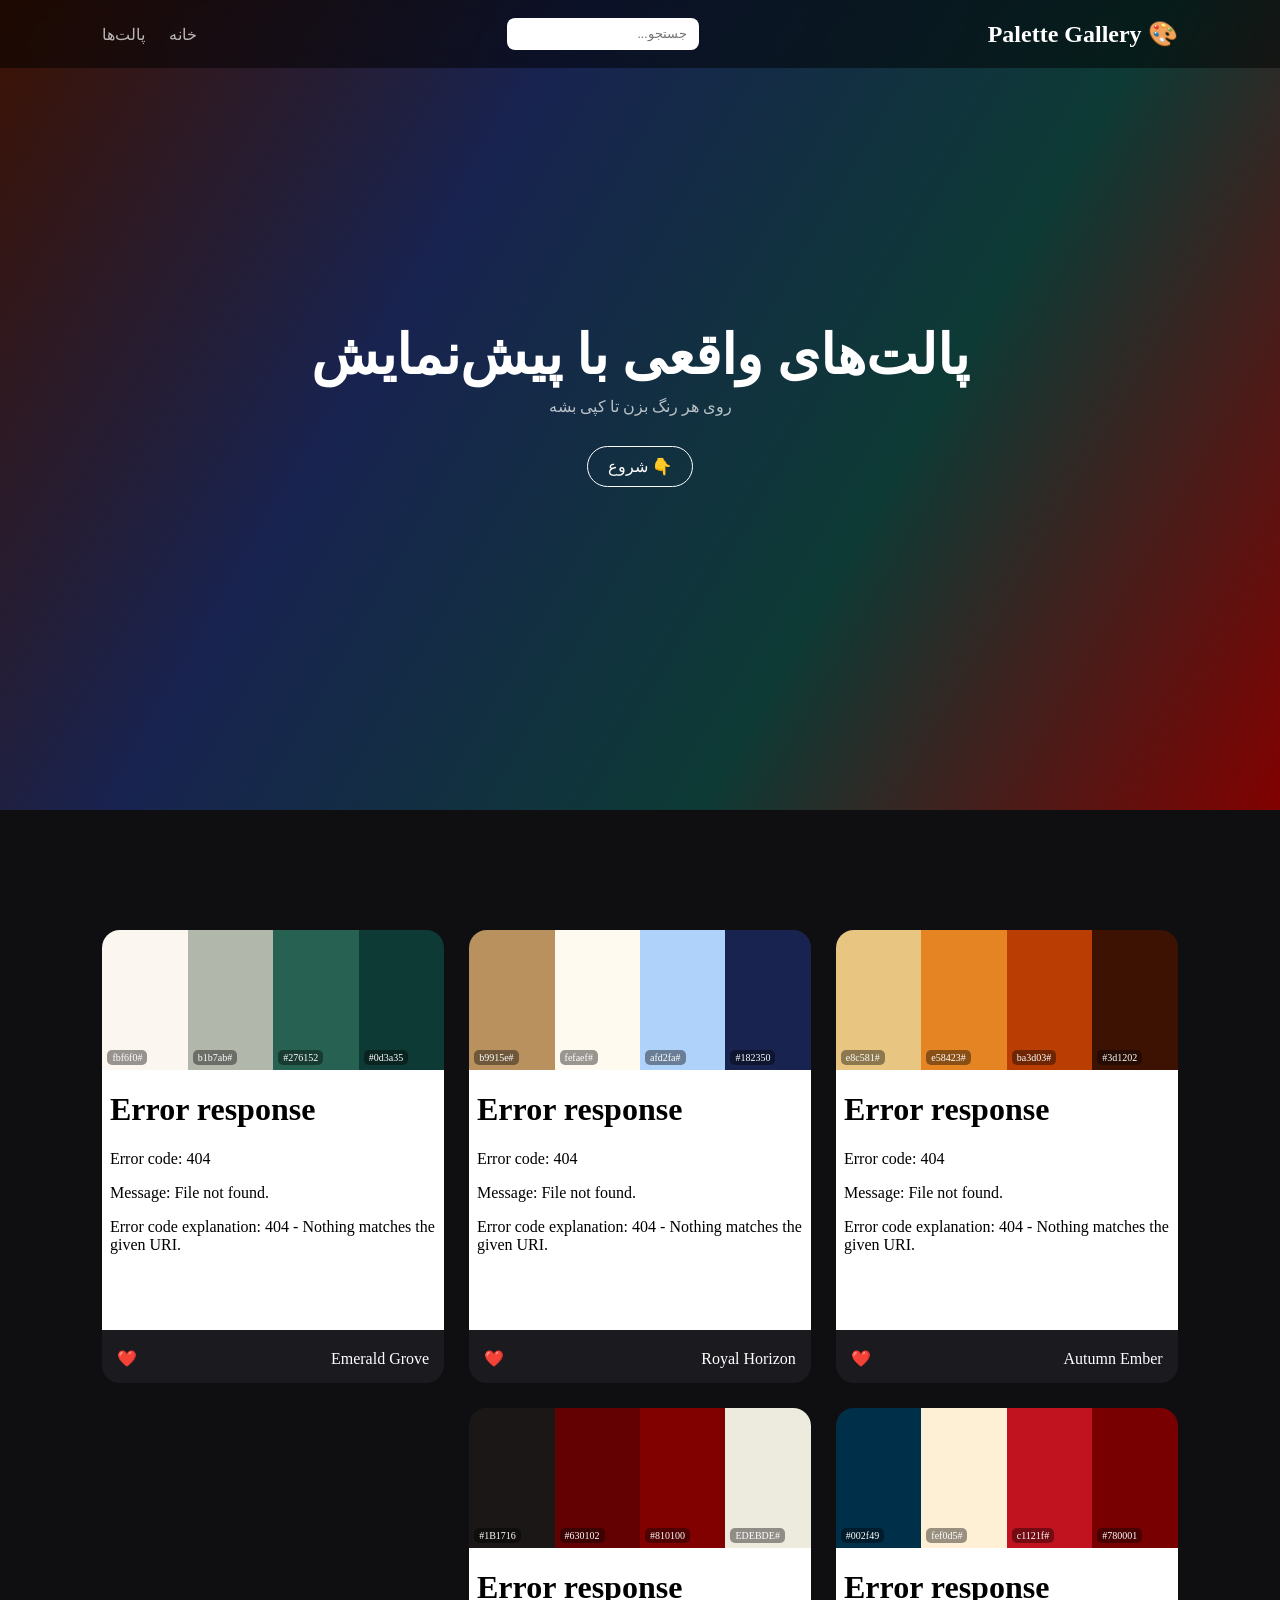
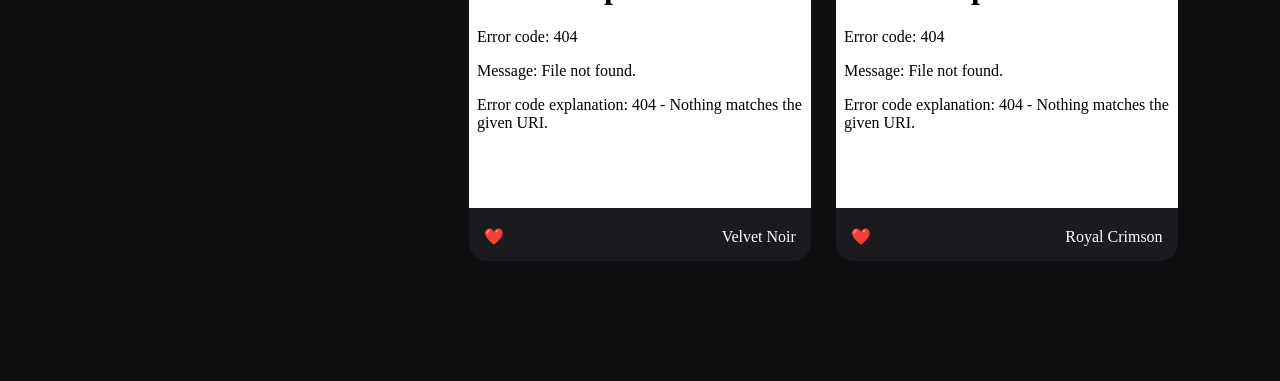
==== index.html @ 0468105e "v1" ====
<!doctype html>
<html lang="fa" dir="rtl">
  <head>
    <meta charset="UTF-8" />
    <meta name="viewport" content="width=device-width, initial-scale=1.0" />
    <link rel="stylesheet" href="style.css" />
    <title>Palette Gallery</title>
  </head>

  <body>
    <nav>
      <h2>🎨 Palette Gallery</h2>

      <input id="search" placeholder="جستجو..." />

      <div>
        <a href="#">خانه</a>
        <a href="#p">پالت‌ها</a>
      </div>
    </nav>

    <div class="hero">
      <h1>پالت‌های واقعی با پیش‌نمایش</h1>
      <p>روی هر رنگ بزن تا کپی بشه</p>
      <div
        class="scroll"
        onclick="document.getElementById('p').scrollIntoView()"
      >
        👇 شروع
      </div>
    </div>

    <div class="section" id="p">
      <div class="grid">
        <!-- 1 AUTUMN EMBER -->
        <div class="card">
          <div class="colors">
            <div
              class="color"
              style="background: #3d1202"
              onclick="copy('#3d1202')"
            >
              <span class="hex">#3d1202</span>
            </div>
            <div
              class="color"
              style="background: #ba3d03"
              onclick="copy('#ba3d03')"
            >
              <span class="hex">#ba3d03</span>
            </div>
            <div
              class="color"
              style="background: #e58423"
              onclick="copy('#e58423')"
            >
              <span class="hex">#e58423</span>
            </div>
            <div
              class="color"
              style="background: #e8c581"
              onclick="copy('#e8c581')"
            >
              <span class="hex">#e8c581</span>
            </div>
          </div>
          <iframe class="preview" src="pages/Autumn Ember.html"></iframe>
          <div class="info">
            <span>Autumn Ember</span>
            <span class="heart" onclick="like(this)">❤️</span>
          </div>
        </div>

        <!-- 2 ROYAL HORIZON -->
        <div class="card">
          <div class="colors">
            <div
              class="color"
              style="background: #182350"
              onclick="copy('#182350')"
            >
              <span class="hex">#182350</span>
            </div>
            <div
              class="color"
              style="background: #afd2fa"
              onclick="copy('#afd2fa')"
            >
              <span class="hex">#afd2fa</span>
            </div>
            <div
              class="color"
              style="background: #fefaef"
              onclick="copy('#fefaef')"
            >
              <span class="hex">#fefaef</span>
            </div>
            <div
              class="color"
              style="background: #b9915e"
              onclick="copy('#b9915e')"
            >
              <span class="hex">#b9915e</span>
            </div>
          </div>
          <iframe class="preview" src="pages/Royal Horizon.html"></iframe>
          <div class="info">
            <span>Royal Horizon</span>
            <span class="heart" onclick="like(this)">❤️</span>
          </div>
        </div>

        <!-- 3 EMERALD GROVE -->
        <div class="card">
          <div class="colors">
            <div
              class="color"
              style="background: #0d3a35"
              onclick="copy('#0d3a35')"
            >
              <span class="hex">#0d3a35</span>
            </div>
            <div
              class="color"
              style="background: #276152"
              onclick="copy('#276152')"
            >
              <span class="hex">#276152</span>
            </div>
            <div
              class="color"
              style="background: #b1b7ab"
              onclick="copy('#b1b7ab')"
            >
              <span class="hex">#b1b7ab</span>
            </div>
            <div
              class="color"
              style="background: #fbf6f0"
              onclick="copy('#fbf6f0')"
            >
              <span class="hex">#fbf6f0</span>
            </div>
          </div>
          <iframe class="preview" src="pages/Emerald Grove.html"></iframe>
          <div class="info">
            <span>Emerald Grove</span>
            <span class="heart" onclick="like(this)">❤️</span>
          </div>
        </div>

        <!-- 4 ROYAL CRIMSON -->
        <div class="card">
          <div class="colors">
            <div
              class="color"
              style="background: #780001"
              onclick="copy('#780001')"
            >
              <span class="hex">#780001</span>
            </div>
            <div
              class="color"
              style="background: #c1121f"
              onclick="copy('#c1121f')"
            >
              <span class="hex">#c1121f</span>
            </div>
            <div
              class="color"
              style="background: #fef0d5"
              onclick="copy('#fef0d5')"
            >
              <span class="hex">#fef0d5</span>
            </div>
            <div
              class="color"
              style="background: #002f49"
              onclick="copy('#002f49')"
            >
              <span class="hex">#002f49</span>
            </div>
          </div>
          <iframe class="preview" src="pages/Royal Crimson.html"></iframe>
          <div class="info">
            <span>Royal Crimson</span>
            <span class="heart" onclick="like(this)">❤️</span>
          </div>
        </div>

        <!-- 5 VELVET NOIR -->
        <div class="card">
          <div class="colors">
            <div
              class="color"
              style="background: #edebde"
              onclick="copy('#EDEBDE')"
            >
              <span class="hex">#EDEBDE</span>
            </div>
            <div
              class="color"
              style="background: #810100"
              onclick="copy('#810100')"
            >
              <span class="hex">#810100</span>
            </div>
            <div
              class="color"
              style="background: #630102"
              onclick="copy('#630102')"
            >
              <span class="hex">#630102</span>
            </div>
            <div
              class="color"
              style="background: #1b1716"
              onclick="copy('#1B1716')"
            >
              <span class="hex">#1B1716</span>
            </div>
          </div>
          <iframe class="preview" src="pages/Velvet Noir.html"></iframe>
          <div class="info">
            <span>Velvet Noir</span>
            <span class="heart" onclick="like(this)">❤️</span>
          </div>
        </div>
      </div>
    </div>
    <script src="script.js"></script>
  </body>
</html>
---- style.css ----
* {
  margin: 0;
  padding: 0;
  box-sizing: border-box;
  font-family: tahoma;
}

body {
  background: #0f0f12;
  color: white;
}

nav {
  position: fixed;
  top: 0;
  width: 100%;
  display: flex;
  justify-content: space-between;
  align-items: center;
  padding: 18px 8%;
  background: rgba(0, 0, 0, 0.5);
  backdrop-filter: blur(10px);
  z-index: 1000;
}

nav input {
  padding: 8px 12px;
  border-radius: 8px;
  border: none;
  outline: none;
}

nav a {
  color: white;
  text-decoration: none;
  margin-right: 20px;
  opacity: 0.7;
}
nav a:hover {
  opacity: 1;
}

.hero {
  height: 90vh;
  display: flex;
  flex-direction: column;
  justify-content: center;
  align-items: center;
  text-align: center;
  background: linear-gradient(120deg, #3d1202, #182350, #0d3a35, #810100);
}

.hero h1 {
  font-size: 55px;
}
.hero p {
  opacity: 0.7;
  margin-top: 10px;
}

.scroll {
  margin-top: 30px;
  padding: 10px 20px;
  border: 1px solid white;
  border-radius: 30px;
  cursor: pointer;
}

.section {
  padding: 120px 8%;
}

.grid {
  display: grid;
  grid-template-columns: repeat(auto-fit, minmax(320px, 1fr));
  gap: 25px;
}

.card {
  background: #1a1a1f;
  border-radius: 18px;
  overflow: hidden;
  transition: 0.3s;
}
.card:hover {
  transform: translateY(-8px);
}

.colors {
  display: flex;
  height: 140px;
}

.color {
  flex: 1;
  position: relative;
  cursor: pointer;
  transition: 0.2s;
}

.color:hover {
  filter: brightness(1.2);
}

.hex {
  position: absolute;
  bottom: 5px;
  left: 5px;
  font-size: 10px;
  background: rgba(0, 0, 0, 0.4);
  padding: 2px 5px;
  border-radius: 5px;
}

.preview {
  height: 260px;
  border: none;
  width: 100%;
  background: white;
}

.info {
  padding: 15px;
  display: flex;
  justify-content: space-between;
  align-items: center;
}

.heart {
  cursor: pointer;
}
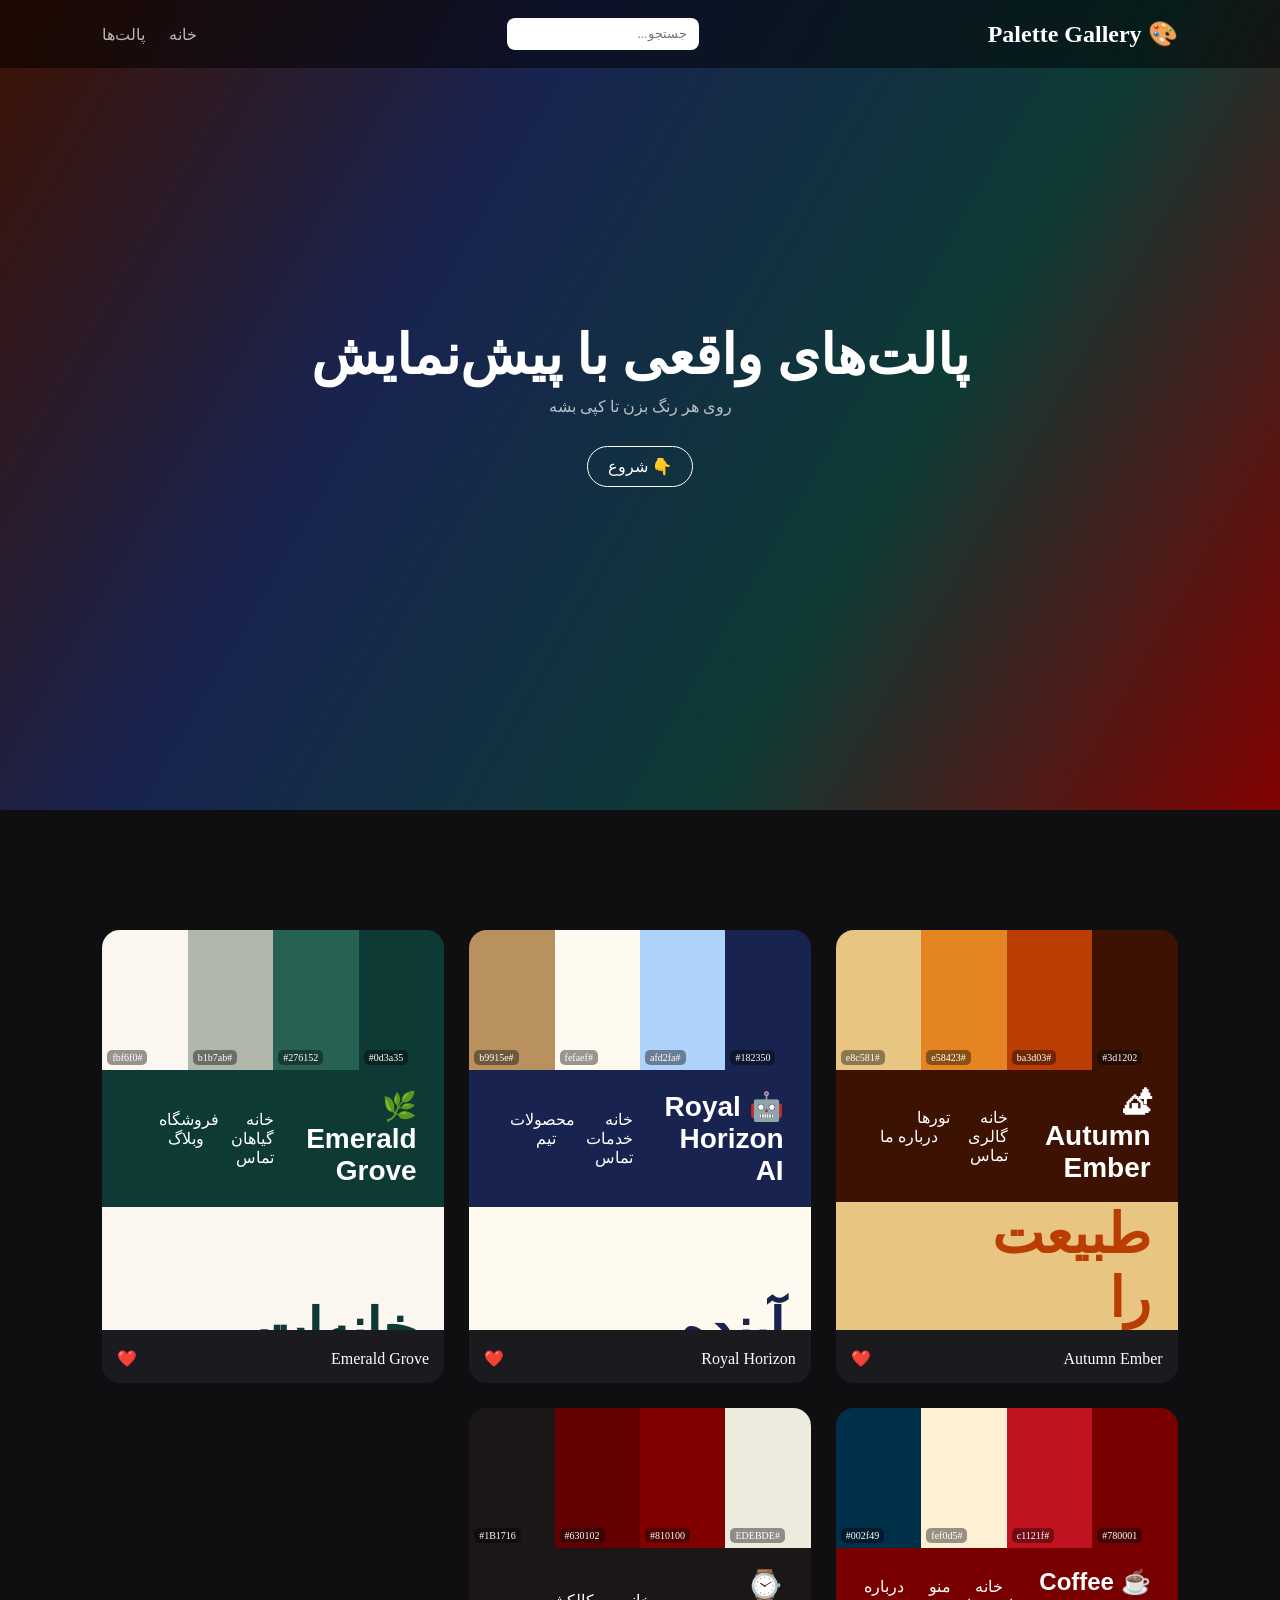
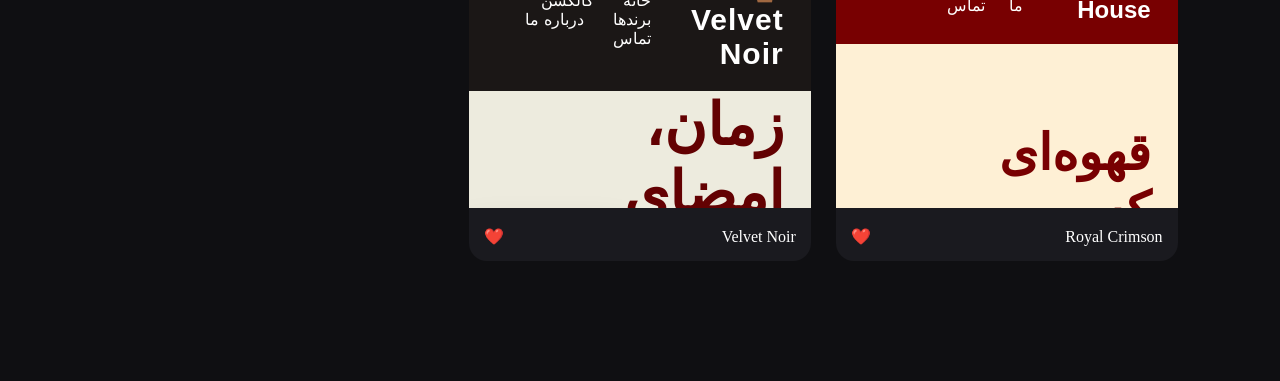
==== commit 6ed04b1e: "v1" ====
--- a/index.html
+++ b/index.html
@@ -32,7 +32,6 @@
 
     <div class="section" id="p">
       <div class="grid">
-        <!-- 1 AUTUMN EMBER -->
         <div class="card">
           <div class="colors">
             <div
@@ -64,14 +63,16 @@
               <span class="hex">#e8c581</span>
             </div>
           </div>
-          <iframe class="preview" src="pages/Autumn Ember.html"></iframe>
+          <iframe
+            class="preview"
+            src="pages/AutumnEmber/AutumnEmber.html"
+          ></iframe>
           <div class="info">
             <span>Autumn Ember</span>
             <span class="heart" onclick="like(this)">❤️</span>
           </div>
         </div>
 
-        <!-- 2 ROYAL HORIZON -->
         <div class="card">
           <div class="colors">
             <div
@@ -103,14 +104,16 @@
               <span class="hex">#b9915e</span>
             </div>
           </div>
-          <iframe class="preview" src="pages/Royal Horizon.html"></iframe>
+          <iframe
+            class="preview"
+            src="pages/RoyalHorizon/RoyalHorizon.html"
+          ></iframe>
           <div class="info">
             <span>Royal Horizon</span>
             <span class="heart" onclick="like(this)">❤️</span>
           </div>
         </div>
 
-        <!-- 3 EMERALD GROVE -->
         <div class="card">
           <div class="colors">
             <div
@@ -142,14 +145,16 @@
               <span class="hex">#fbf6f0</span>
             </div>
           </div>
-          <iframe class="preview" src="pages/Emerald Grove.html"></iframe>
+          <iframe
+            class="preview"
+            src="pages/EmeraldGrove/EmeraldGrove.html"
+          ></iframe>
           <div class="info">
             <span>Emerald Grove</span>
             <span class="heart" onclick="like(this)">❤️</span>
           </div>
         </div>
 
-        <!-- 4 ROYAL CRIMSON -->
         <div class="card">
           <div class="colors">
             <div
@@ -181,14 +186,16 @@
               <span class="hex">#002f49</span>
             </div>
           </div>
-          <iframe class="preview" src="pages/Royal Crimson.html"></iframe>
+          <iframe
+            class="preview"
+            src="pages/RoyalCrimson/RoyalCrimson.html"
+          ></iframe>
           <div class="info">
             <span>Royal Crimson</span>
             <span class="heart" onclick="like(this)">❤️</span>
           </div>
         </div>
 
-        <!-- 5 VELVET NOIR -->
         <div class="card">
           <div class="colors">
             <div
@@ -220,7 +227,10 @@
               <span class="hex">#1B1716</span>
             </div>
           </div>
-          <iframe class="preview" src="pages/Velvet Noir.html"></iframe>
+          <iframe
+            class="preview"
+            src="pages/VelvetNoir/VelvetNoir.html"
+          ></iframe>
           <div class="info">
             <span>Velvet Noir</span>
             <span class="heart" onclick="like(this)">❤️</span>
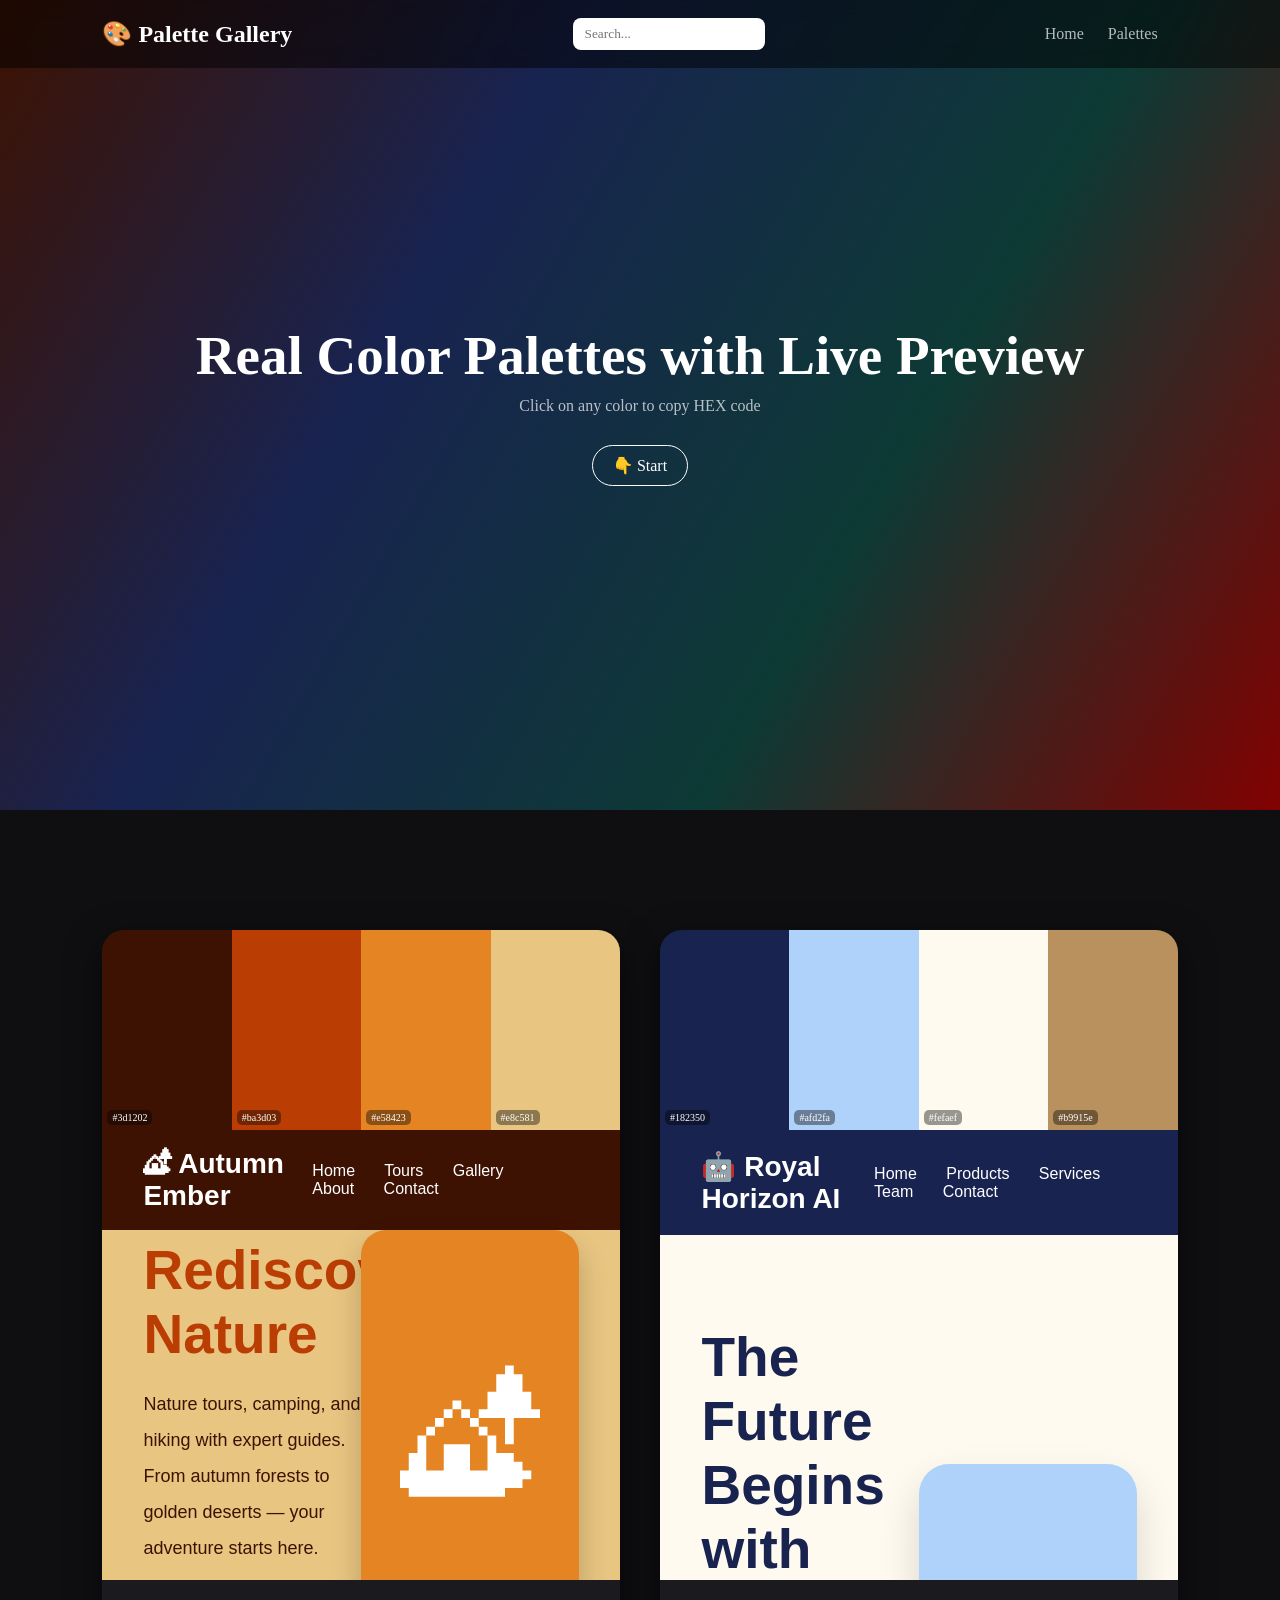
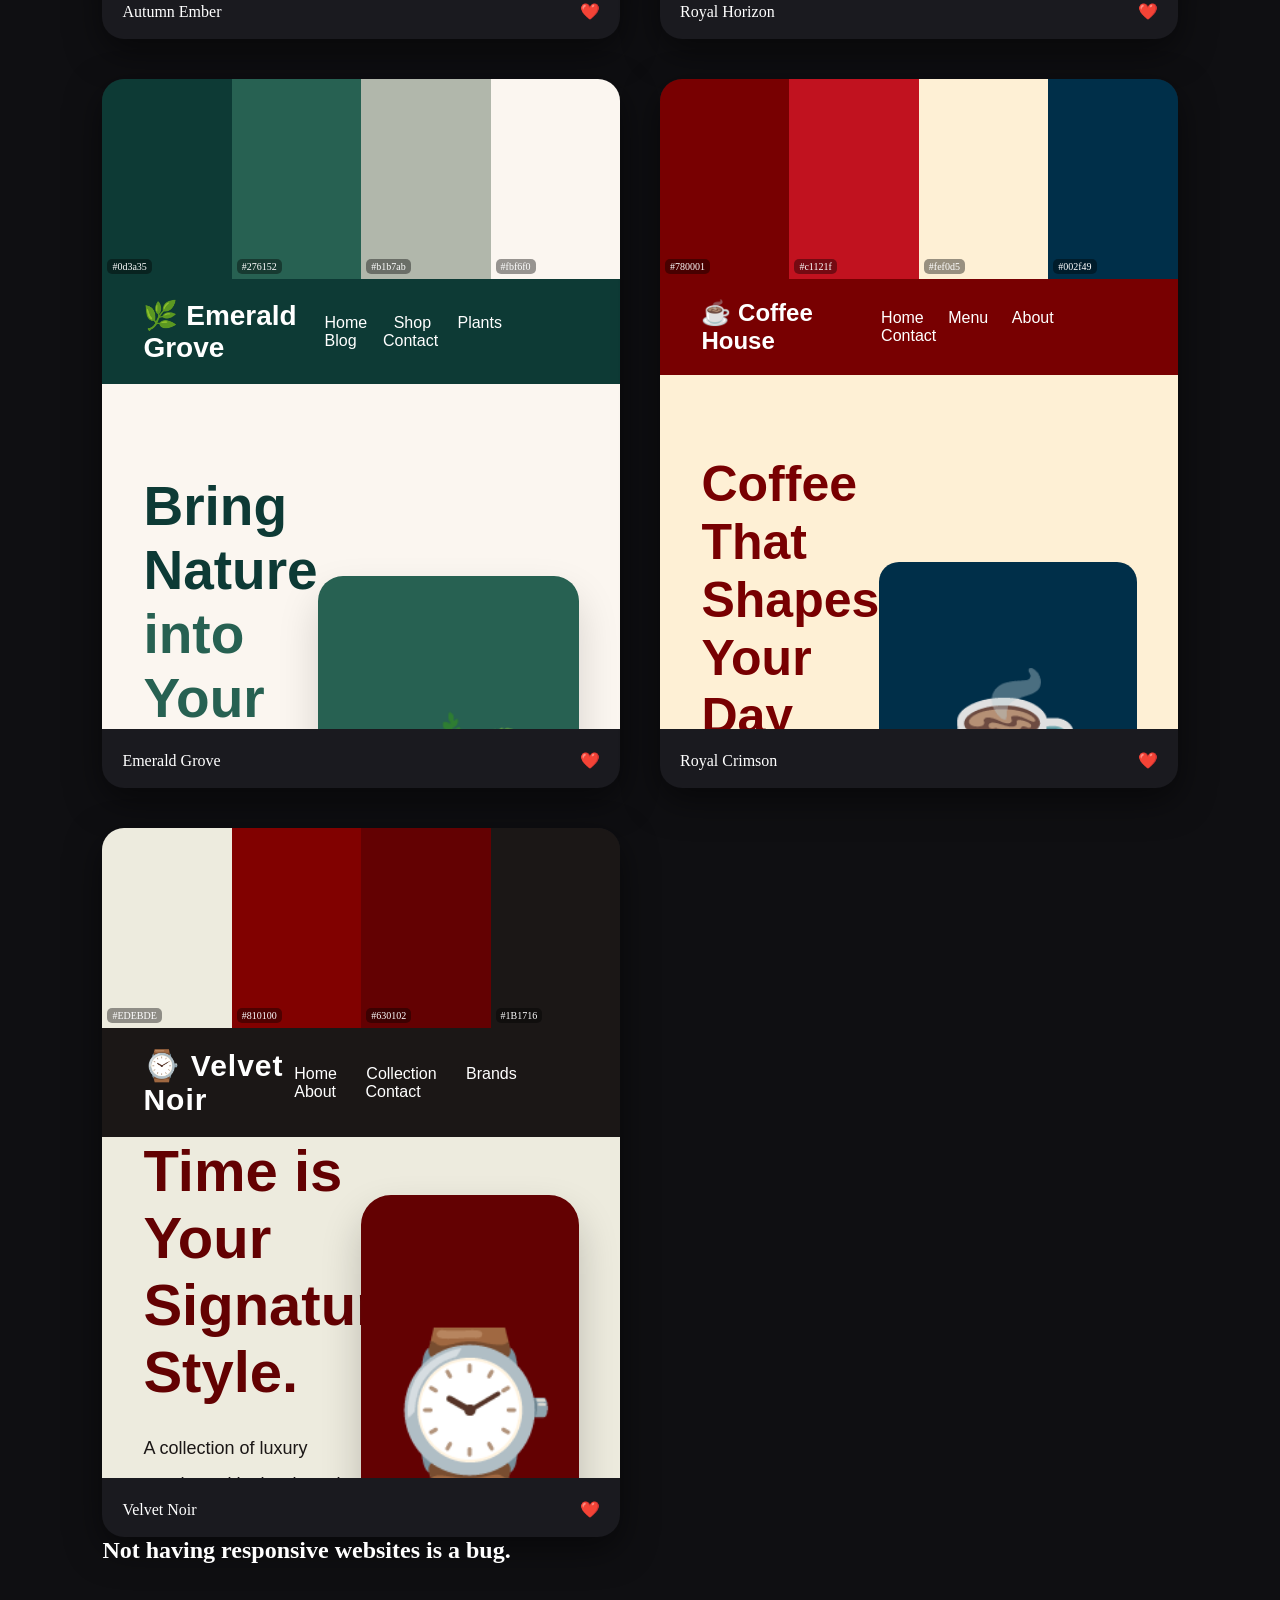
==== commit ef321a33: "v1" ====
--- a/index.html
+++ b/index.html
@@ -1,5 +1,5 @@
 <!doctype html>
-<html lang="fa" dir="rtl">
+<html lang="en" dir="ltr">
   <head>
     <meta charset="UTF-8" />
     <meta name="viewport" content="width=device-width, initial-scale=1.0" />
@@ -11,27 +11,29 @@
     <nav>
       <h2>🎨 Palette Gallery</h2>
 
-      <input id="search" placeholder="جستجو..." />
+      <input id="search" placeholder="Search..." />
 
       <div>
-        <a href="#">خانه</a>
-        <a href="#p">پالت‌ها</a>
+        <a href="#">Home</a>
+        <a href="#p">Palettes</a>
       </div>
     </nav>
 
     <div class="hero">
-      <h1>پالت‌های واقعی با پیش‌نمایش</h1>
-      <p>روی هر رنگ بزن تا کپی بشه</p>
+      <h1>Real Color Palettes with Live Preview</h1>
+      <p>Click on any color to copy HEX code</p>
+
       <div
         class="scroll"
         onclick="document.getElementById('p').scrollIntoView()"
       >
-        👇 شروع
+        👇 Start
       </div>
     </div>
 
     <div class="section" id="p">
       <div class="grid">
+        <!-- Autumn Ember -->
         <div class="card">
           <div class="colors">
             <div
@@ -63,16 +65,19 @@
               <span class="hex">#e8c581</span>
             </div>
           </div>
+
           <iframe
             class="preview"
             src="pages/AutumnEmber/AutumnEmber.html"
           ></iframe>
+
           <div class="info">
             <span>Autumn Ember</span>
             <span class="heart" onclick="like(this)">❤️</span>
           </div>
         </div>
 
+        <!-- Royal Horizon -->
         <div class="card">
           <div class="colors">
             <div
@@ -104,16 +109,19 @@
               <span class="hex">#b9915e</span>
             </div>
           </div>
+
           <iframe
             class="preview"
             src="pages/RoyalHorizon/RoyalHorizon.html"
           ></iframe>
+
           <div class="info">
             <span>Royal Horizon</span>
             <span class="heart" onclick="like(this)">❤️</span>
           </div>
         </div>
 
+        <!-- Emerald Grove -->
         <div class="card">
           <div class="colors">
             <div
@@ -145,16 +153,19 @@
               <span class="hex">#fbf6f0</span>
             </div>
           </div>
+
           <iframe
             class="preview"
             src="pages/EmeraldGrove/EmeraldGrove.html"
           ></iframe>
+
           <div class="info">
             <span>Emerald Grove</span>
             <span class="heart" onclick="like(this)">❤️</span>
           </div>
         </div>
 
+        <!-- Royal Crimson -->
         <div class="card">
           <div class="colors">
             <div
@@ -186,16 +197,19 @@
               <span class="hex">#002f49</span>
             </div>
           </div>
+
           <iframe
             class="preview"
             src="pages/RoyalCrimson/RoyalCrimson.html"
           ></iframe>
+
           <div class="info">
             <span>Royal Crimson</span>
             <span class="heart" onclick="like(this)">❤️</span>
           </div>
         </div>
 
+        <!-- Velvet Noir -->
         <div class="card">
           <div class="colors">
             <div
@@ -227,17 +241,21 @@
               <span class="hex">#1B1716</span>
             </div>
           </div>
+
           <iframe
             class="preview"
             src="pages/VelvetNoir/VelvetNoir.html"
           ></iframe>
+
           <div class="info">
             <span>Velvet Noir</span>
             <span class="heart" onclick="like(this)">❤️</span>
           </div>
         </div>
       </div>
+      <h2>Not having responsive websites is a bug.</h2>
     </div>
+
     <script src="script.js"></script>
   </body>
 </html>
--- a/style.css
+++ b/style.css
@@ -10,6 +10,7 @@
   color: white;
 }
 
+/* NAV */
 nav {
   position: fixed;
   top: 0;
@@ -40,6 +41,7 @@
   opacity: 1;
 }
 
+/* HERO */
 .hero {
   height: 90vh;
   display: flex;
@@ -53,6 +55,7 @@
 .hero h1 {
   font-size: 55px;
 }
+
 .hero p {
   opacity: 0.7;
   margin-top: 10px;
@@ -66,40 +69,49 @@
   cursor: pointer;
 }
 
+/* SECTION */
 .section {
   padding: 120px 8%;
 }
 
+/* GRID */
 .grid {
   display: grid;
-  grid-template-columns: repeat(auto-fit, minmax(320px, 1fr));
-  gap: 25px;
+  grid-template-columns: repeat(auto-fit, minmax(360px, 1fr));
+  gap: 40px;
 }
 
+/* CARD */
 .card {
   background: #1a1a1f;
-  border-radius: 18px;
+  border-radius: 22px;
   overflow: hidden;
-  transition: 0.3s;
-}
-.card:hover {
-  transform: translateY(-8px);
+  transition: 0.25s ease;
+  box-shadow: 0 12px 35px rgba(0, 0, 0, 0.5);
 }
 
+.card:hover {
+  transform: translateY(-12px) scale(1.02);
+}
+
+/* COLORS */
 .colors {
   display: flex;
-  height: 140px;
+  height: 200px;
 }
 
 .color {
   flex: 1;
   position: relative;
   cursor: pointer;
-  transition: 0.2s;
+  transition:
+    flex 0.25s ease,
+    filter 0.2s ease;
 }
 
 .color:hover {
-  filter: brightness(1.2);
+  flex: 1.3;
+  filter: brightness(1.15);
 }
 
 .hex {
@@ -112,20 +124,59 @@
   border-radius: 5px;
 }
 
+/* PREVIEW */
 .preview {
-  height: 260px;
+  width: 100%;
+  height: 450px;
   border: none;
-  width: 100%;
   background: white;
 }
 
+/* INFO */
 .info {
-  padding: 15px;
+  padding: 18px 20px;
   display: flex;
   justify-content: space-between;
   align-items: center;
+  font-size: 16px;
 }
 
 .heart {
   cursor: pointer;
 }
+
+/* 🔥 RESPONSIVE */
+@media (max-width: 768px) {
+  .grid {
+    grid-template-columns: 1fr;
+    gap: 25px;
+  }
+
+  .hero h1 {
+    font-size: 32px;
+    padding: 0 10px;
+  }
+
+  .hero p {
+    font-size: 14px;
+    padding: 0 10px;
+  }
+
+  .colors {
+    height: 140px;
+  }
+
+  .preview {
+    height: 300px;
+  }
+
+  nav {
+    flex-direction: column;
+    gap: 10px;
+    padding: 12px;
+  }
+
+  nav input {
+    width: 100%;
+  }
+}
